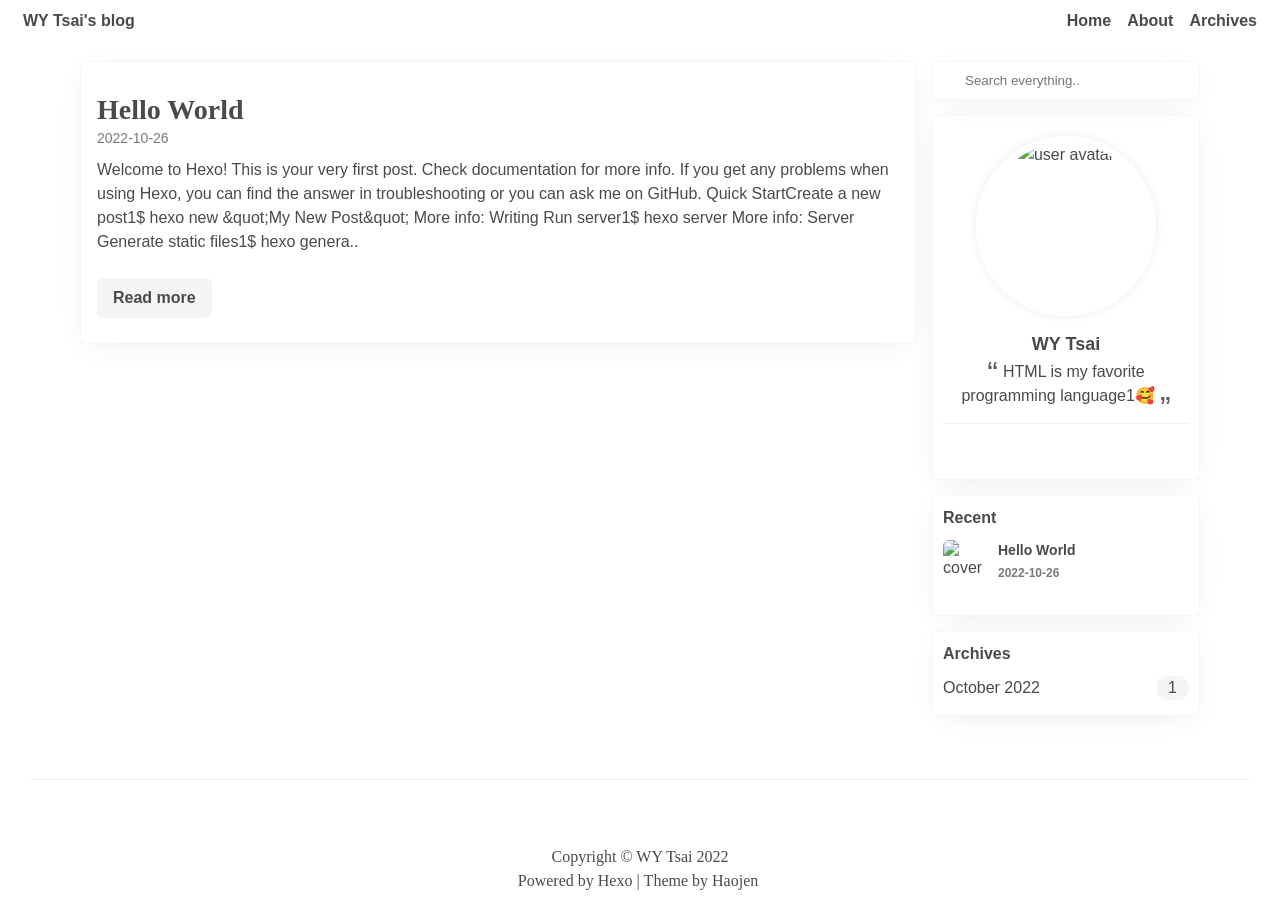
==== index.html @ e7033cf5 "Site updated: 2022-10-26 18:33:23" ====
<!DOCTYPE html><html class="appearance-auto" lang="en"><head><meta charset="UTF-8"><title>WY Tsai's blog</title><meta name="description" content="HTML is my favorite programming language1🥰"><meta name="viewport" content="width=device-width, minimum-scale=1.0, maximum-scale=1.0, user-scalable=no, initial-scale=1"><!-- Google Analytics --><!-- End Google Analytics -->
<!-- Baidu Analytics --><!-- End Baidu Analytics --><link rel="icon" href="/images/test.png"><link rel="stylesheet" href="/style/common/bulma.css"><link rel="stylesheet" href="/style/base.css"><link rel="stylesheet" href="/style/common/helper.css"><script src="/js/common.js"></script><link rel="stylesheet" href="/style/widget-post-list.css"><meta name="generator" content="Hexo 6.3.0"><link rel="alternate" href="/atom.xml" title="WTF" type="application/atom+xml">
</head><body class="is-flex is-flex-direction-column"><header class="header-widget is-flex-shrink-0 is-hidden-mobile"><div class="container is-fullhd is-flex is-justify-content-space-between is-align-items-center is-full-height"><section class="is-hidden-mobile is-flex-shrink-0"><h2><a href="/">WY Tsai's blog</a></h2></section><h3 class="is-hidden-mobile is-family-serif is-full-height is-flex is-align-items-center is-flex-shrink-0"></h3><aside class="is-flex-shrink-0"><h3 class="is-inline-block"><a href="/">Home</a></h3><h3 class="is-inline-block"><a href="/about">About</a></h3><h3 class="is-inline-block"><a href="/archives">Archives</a></h3></aside></div></header><header class="is-flex header-widget is-flex-shrink-0 is-align-items-center is-justify-content-center is-hidden-tablet"><h3 class="is-inline-block"><a href="/">Home</a></h3><h3 class="is-inline-block"><a href="/about">About</a></h3><h3 class="is-inline-block"><a href="/archives">Archives</a></h3></header><main><article class="post-container is-flex is-justify-content-center section container is-max-widescreen pt-4 px-2"><div class="columns is-variable is-1-tablet is-3-desktop-only is-2-widescreen is-full-width"><section class="column"><article class="post-item-card"><section class="content post-card-content p-4 pb-5"><h2 class="mt-4 mb-0 is-family-serif"><a href="/2022/10/26/hello-world/">Hello World</a></h2><time class="has-text-grey" datetime="2022-10-26T04:58:13.864Z">2022-10-26</time><p class="is-flex-grow-2 mt-2">Welcome to Hexo! This is your very first post. Check documentation for more info. If you get any problems when using Hexo, you can find the answer in troubleshooting or you can ask me on GitHub.
Quick StartCreate a new post1$ hexo new &amp;quot;My New Post&amp;quot;

More info: Writing
Run server1$ hexo server

More info: Server
Generate static files1$ hexo genera..</p><a class="button is-default mt-2 has-text-weight-semibold" href="/2022/10/26/hello-world/">Read more</a></section></article></section><aside class="column is-hidden-mobile is-4-tablet is-3-widescreen"><style>.search-widget .search-input {
    border: none;
    outline: none;
    background: transparent;
    color: var(--second-text-color);
}
.search-widget .search-content {
    position: absolute;
    left: 0;
    top: calc(100% - 3px);
    z-index: 2;

    width: 100%;
    height: 0;
    max-height: 550px;

    overflow: auto;
    box-sizing: border-box;

    background: var(--top-bar-bg-color);
    backdrop-filter: blur(var(--backdropFilter));
    -webkit-backdrop-filter: blur(var(--backdropFilter));

    border-bottom-left-radius: var(--borderRadius);
    border-bottom-right-radius: var(--borderRadius);
    box-shadow: 0 12px 15px rgba(0, 0, 0, 0.08);
}

.search-widget .search-content a:hover h5 {
    color: #3273dc!important;
}
</style><main class="aside-card-container search-widget is-relative"><label for="searchInput"><div class="is-flex px-4" id="searchButton"><i class="iconfont icon--search1 mr-1"></i><input class="search-input is-flex-grow-1" id="searchInput" placeholder="Search everything.."></div></label><section class="search-content content" id="searchContent"></section></main><script>var searchDatabase = []
var searchInputEl = document.getElementById('searchInput')
var searchButtonEl = document.getElementById('searchButton')
var searchResultEl = document.getElementById('searchContent')

searchInputEl.oninput = function (evt) {
    var searchValue = evt.srcElement.value
    var haveSearchValue = Boolean(searchValue.trim())
    if (!haveSearchValue) {
        searchResultEl.style.height = 0
        searchResultEl.innerHTML = null
        return
    }

    var searchResults = searching(searchValue)

    if (searchResults.length > 0) {
        renderSearchResults(searchResults)
    }
}

function renderSearchResults(results) {
    searchResultEl.innerHTML = null
    var fragment = document.createDocumentFragment()

    results.forEach(function (item) {
        var link = document.createElement('a')
        var title = document.createElement('h5')
        var content = document.createElement('p')

        title.className = 'mb-1'
        title.innerText = item.title
        content.innerText = item.content

        link.href = item.link
        link.appendChild(title)
        link.appendChild(content)
        link.className = 'p-4 is-block'

        fragment.appendChild(link)
    })

    searchResultEl.appendChild(fragment)
    searchResultEl.style.height = 'auto'
}

function searching(inputText) {
    var inputTexts = inputText.split(' ')
    var searchResults = []
    inputTexts.forEach(function (searchKey) {
        var haveSearchValue = Boolean(searchKey.trim())
        if (!haveSearchValue) return

        var key = searchKey.toLowerCase()

        for (var entry of searchDatabase) {
            var title = entry.getElementsByTagName('title')[0].textContent
            var link = entry.getElementsByTagName('link')[0].getAttribute('href')
            var contentWithTags = entry.getElementsByTagName('content')[0].textContent
            var rawContent = contentWithTags.trim().replace(/<[^>]+>/g, '').toLowerCase()

            var LENGTH = 80
            var finalContent = ''
            var contentLength = rawContent.length
            var searchResultIdx = rawContent.indexOf(key)

            var startIdx = searchResultIdx - 20,
                endIdx = startIdx + LENGTH

            if (startIdx < 0) {
                startIdx = 0
                endIdx = 100
            }

            endIdx > contentLength && (endIdx = contentLength)

            finalContent = rawContent.substring(startIdx, endIdx)

            if (title.indexOf(key) > -1 || searchResultIdx > -1) {
                searchResults.push({
                    link: link,
                    title: title,
                    content: finalContent
                })
            }
        }
    })
    return searchResults
}

searchButtonEl.onclick = function () {
    if (searchDatabase.length > 0) return;

    fetch(window.location.href + '/search.xml').then(res => res.text()).then(res => {
        var domparser = new DOMParser
        var doc = domparser.parseFromString(res, 'application/xml')
        searchDatabase = doc.getElementsByTagName('search')[0].children
    })
}</script><main class="aside-card-container profile-widget"><!-- todo: 使用取色工具动态阴影--><section class="is-flex is-flex-direction-column is-justify-content-center is-align-items-center"><section class="is-flex is-justify-content-center avatar is-clipped skeleton"><!-- debug images "https://api.ixiaowai.cn/gqapi/gqapi.php"--><img class="js-img-fadeIn" src="/images/pre_cut.png" alt="user avatar"></section><h3 class="user-name">WY Tsai</h3><blockquote class="has-text-centered is-relative"><span style="margin-bottom: 5px;">HTML is my favorite programming language1🥰</span></blockquote></section><section class="sns-container is-flex is-justify-content-center is-align-items-center"><a title="twitter" target="_blank" rel="noopener nofollow" href="//twitter.com//"><i class="iconfont icon-twitter"></i></a><!-- Github--><a title="github" target="_blank" rel="noopener nofollow" href="//github.com/haojen"><i class="iconfont icon-github"></i></a><!-- Ins--><a title="instagram" target="_blank" rel="noopener nofollow" href="//www.instagram.com//"><i class="iconfont icon-ins"></i></a><!-- RSS--><!-- 知乎--><!-- 领英--><!-- 脸书--><a title="facebook" target="_blank" rel="noopener nofollow" href="//www.facebook.com//"><i class="iconfont icon-tian7_facebook"></i></a></section></main><main class="aside-card-container recent-widget"><h3>Recent</h3><ul><li class="is-flex"><!-- change to element replace image placeholder--><img class="js-img-fadeIn" src="https://ui-avatars.com/api/?background=f5f5f5&amp;name=He" alt="cover"><!--else--><!--    div.post-img-placeholder--><section class="is-flex-grow-2"><p class="has-text-weight-semibold" style="line-height: 20px; font-size: 14px"><a href="/2022/10/26/hello-world/">Hello World</a></p><time class="has-text-weight-semibold has-text-grey" datetime="2022-10-26T04:58:13.864Z">2022-10-26</time></section></li></ul></main><main class="aside-card-container archives-widget"><h3>Archives</h3><section><ul class="archive-list"><li class="archive-list-item"><a class="archive-list-link" href="/archives/2022/10/">October 2022</a><span class="archive-list-count">1</span></li></ul></section></main></aside></div></article><script>$claudia.fadeInImage(null, $claudia.blurBackdropImg)

window.addEventListener('resize', $claudia.throttle(function () {
    var images = document.querySelectorAll('.js-img-fadeIn')

    images.forEach($claudia.blurBackdropImg)
}, 150))</script></main><footer class="is-flex is-flex-direction-column is-align-items-center is-flex-shrink-0 is-family-serif"><section class="sns-container"><a title="twitter" target="_blank" rel="noopener nofollow" href="//twitter.com//"><i class="iconfont icon-twitter"></i></a><!-- Github--><a title="github" target="_blank" rel="noopener nofollow" href="//github.com/haojen"><i class="iconfont icon-github"></i></a><!-- Ins--><a title="instagram" target="_blank" rel="noopener nofollow" href="//www.instagram.com//"><i class="iconfont icon-ins"></i></a><!-- RSS--><!-- 知乎--><!-- 领英--><!-- 脸书--><a title="facebook" target="_blank" rel="noopener nofollow" href="//www.facebook.com//"><i class="iconfont icon-tian7_facebook"></i></a></section><p><span>Copyright ©</span><span> WY Tsai 2022</span></p><div class="is-flex is-justify-content-center is-flex-wrap-wrap"><p>Powered by Hexo &verbar;&nbsp;</p><p class="is-flex is-justify-content-center"><a title="Hexo theme author" target="_blank" rel="noopener" href="//github.com/haojen">Theme by Haojen&nbsp;</a></p><div style="margin-top: 2px"><a class="github-button" title="github-button" target="_blank" rel="noopener" href="https://github.com/haojen/hexo-theme-Claudia" data-color-scheme="no-preference: light; light: light; dark: dark;" data-show-count="true"></a></div></div><div><span></span></div></footer><script async defer src="https://buttons.github.io/buttons.js"></script><script>$claudia.fadeInImage(null, $claudia.blurBackdropImg)

window.addEventListener('resize', $claudia.throttle(function () {
    var images = document.querySelectorAll('.js-img-fadeIn')

    images.forEach($claudia.blurBackdropImg)
}, 150))</script></body></html>
---- style/base.css ----
@import url("//at.alicdn.com/t/font_2266068_otkvzqnxk0g.css");
:root.appearance-light {
  --primary-bg-color: #fff;
  --second-bg-color: #fff;
  --third-bg-color: #f5f5f5;
  --primary-text-color: #4a4a4a;
  --second-text-color: #4a4a4a;
  --top-bar-bg-color: rgba(255, 255, 255, 0.8);
  --border-line-color-2: rgba(0, 0, 0, 0.03);
  --border-line-color: rgba(0, 0, 0, 0.05);
  --blockquote-border-color: #dbdbdb;
  --table-border-color: #dbdbdb;
  --pre-code-bg-color: #f5f5f573;
  --skeleton-bg-color: #f5f5f5;
  --skeleton-flash-color: 0.5;
  --avatar-border-color: #fff;
}

:root.appearance-dark {
  --primary-bg-color: #181818;
  --second-bg-color: #212121;
  --third-bg-color: #ffffff14;
  --primary-text-color: #fff;
  --second-text-color: #aaa;
  --border-line-color: rgba(255, 255, 255, 0.05);
  --border-line-color-2: rgba(255, 255, 255, 0.02);
  --top-bar-bg-color: rgba(24, 24, 24, 0.8);
  --blockquote-border-color: #aaa;
  --table-border-color: #aaa;
  --pre-code-bg-color: #ffffff03;
  --skeleton-bg-color: #2b2b2b;
  --skeleton-flash-color: 0.05;
  --avatar-border-color: rgba(255, 255, 255, 0.05);
}

:root.appearance-auto {
  --primary-bg-color: #fff;
  --second-bg-color: #fff;
  --third-bg-color: #f5f5f5;
  --primary-text-color: #4a4a4a;
  --second-text-color: #4a4a4a;
  --top-bar-bg-color: rgba(255, 255, 255, 0.8);
  --border-line-color-2: rgba(0, 0, 0, 0.03);
  --border-line-color: rgba(0, 0, 0, 0.05);
  --blockquote-border-color: #dbdbdb;
  --table-border-color: #dbdbdb;
  --pre-code-bg-color: #f5f5f573;
  --skeleton-bg-color: #f5f5f5;
  --skeleton-flash-color: 0.5;
  --avatar-border-color: #fff;
}
@media (prefers-color-scheme: dark) {
  :root.appearance-auto {
    --primary-bg-color: #181818;
    --second-bg-color: #212121;
    --third-bg-color: #ffffff14;
    --primary-text-color: #fff;
    --second-text-color: #aaa;
    --border-line-color: rgba(255, 255, 255, 0.05);
    --border-line-color-2: rgba(255, 255, 255, 0.02);
    --top-bar-bg-color: rgba(24, 24, 24, 0.8);
    --blockquote-border-color: #aaa;
    --table-border-color: #aaa;
    --pre-code-bg-color: #ffffff03;
    --skeleton-bg-color: #2b2b2b;
    --skeleton-flash-color: 0.05;
    --avatar-border-color: rgba(255, 255, 255, 0.05);
  }
}

:root {
  --backdropFilter: 20px;
  --borderRadius: 6px;
  --activeColor: #3273dc;
  --boxShadow: 0 6px 30px -10px rgba(0, 0, 0, .1);
}
:root.appearance-dark, :root.appearance-auto, :root.appearance-light {
  background: var(--primary-bg-color);
}
:root.appearance-dark h1, :root.appearance-dark h2, :root.appearance-dark h3, :root.appearance-dark h4, :root.appearance-dark h5, :root.appearance-dark h6, :root.appearance-auto h1, :root.appearance-auto h2, :root.appearance-auto h3, :root.appearance-auto h4, :root.appearance-auto h5, :root.appearance-auto h6, :root.appearance-light h1, :root.appearance-light h2, :root.appearance-light h3, :root.appearance-light h4, :root.appearance-light h5, :root.appearance-light h6 {
  color: var(--primary-text-color) !important;
}
:root.appearance-dark hr, :root.appearance-auto hr, :root.appearance-light hr {
  background: var(--third-bg-color);
}
:root.appearance-dark p, :root.appearance-dark strong, :root.appearance-dark dl, :root.appearance-dark ul, :root.appearance-dark ol, :root.appearance-dark cite, :root.appearance-auto p, :root.appearance-auto strong, :root.appearance-auto dl, :root.appearance-auto ul, :root.appearance-auto ol, :root.appearance-auto cite, :root.appearance-light p, :root.appearance-light strong, :root.appearance-light dl, :root.appearance-light ul, :root.appearance-light ol, :root.appearance-light cite {
  color: var(--second-text-color);
}
:root.appearance-dark .post-container span, :root.appearance-dark .about-page span, :root.appearance-auto .post-container span, :root.appearance-auto .about-page span, :root.appearance-light .post-container span, :root.appearance-light .about-page span {
  color: var(--second-text-color);
}
:root.appearance-dark .content blockquote, :root.appearance-auto .content blockquote, :root.appearance-light .content blockquote {
  background: var(--third-bg-color);
  border-color: var(--blockquote-border-color);
}
:root.appearance-dark .content table th, :root.appearance-dark .content table tr, :root.appearance-dark .content table td, :root.appearance-auto .content table th, :root.appearance-auto .content table tr, :root.appearance-auto .content table td, :root.appearance-light .content table th, :root.appearance-light .content table tr, :root.appearance-light .content table td {
  border-color: var(--table-border-color);
  color: var(--second-text-color) !important;
}

:root body {
  margin: 0;
  height: 100vh;
  padding-top: 45px;
}
:root body a {
  color: inherit;
}
:root body a:hover, :root body a:hover .iconfont {
  text-decoration: none;
  color: #3273dc !important;
}
:root body .tag.post-item-tag {
  margin-right: 5px;
  font-weight: bold;
  color: darkorange;
  font-style: normal;
  border-radius: 10px;
  background: transparent;
  border: 2px solid darkorange;
}
:root body .button.is-default {
  height: 40px;
  border: none;
  border-radius: 6px;
  color: var(--second-text-color);
  background: var(--third-bg-color);
}
:root body > main {
  flex-grow: 2;
  flex-basis: 0;
}
:root body > footer {
  margin: 0 30px;
  padding: 20px 0;
  border-top: 1px solid rgba(0, 0, 0, 0.05);
}
:root body > footer .sns-container .iconfont {
  margin: 0 5px;
  font-size: 30px;
}

.header-widget {
  position: fixed;
  top: 0;
  left: 0;
  z-index: 100;
  overflow: hidden;
  width: 100vw;
  height: 42px;
  padding: 0 15px;
  backdrop-filter: saturate(180%) blur(20px);
  -webkit-backdrop-filter: saturate(180%) blur(20px);
  background: var(--top-bar-bg-color);
}
.header-widget a {
  margin: 0 8px;
  font-weight: bold;
  color: var(--primary-text-color);
}
.header-widget h3 {
  font-weight: bold;
}
---- style/common/helper.css ----
.debug {
  border: 1px solid red;
}

.is-family-serif {
  font-family: serif;
}

.is-full-width {
  width: 100%;
}

.is-full-height {
  height: 100%;
}

.js-img-fadeIn {
  opacity: 0;
  will-change: opacity;
}

.skeleton {
  position: relative;
  overflow: hidden;
}
.skeleton::before {
  will-change: transform;
  position: absolute;
  top: 0;
  width: 100%;
  height: 100%;
  content: "";
  z-index: 100;
  animation: skeleton-ani 1s ease infinite;
  background: linear-gradient(120deg, hsla(0deg, 0%, 100%, 0) 30%, hsla(0, 0%, 100%, var(--skeleton-flash-color)) 50%, hsla(0deg, 0%, 100%, 0) 70%);
}
.skeleton::after {
  content: "";
  position: absolute;
  left: 0;
  top: 0;
  z-index: 10;
  width: 100%;
  height: 100%;
  background: var(--skeleton-bg-color);
}
@keyframes skeleton-ani {
  0% {
    transform: translateX(-100%);
  }
  to {
    transform: translateX(100%);
  }
}
---- style/widget-post-list.css ----
@charset "UTF-8";
.post-container .post-item-card {
  margin-bottom: 15px;
  overflow: hidden;
  box-shadow: 0 6px 30px -10px rgba(0, 0, 0, 0.1);
  border-radius: 6px;
  background: var(--second-bg-color);
  border: 1px solid var(--border-line-color-2);
}
.post-container .post-item-card > header {
  overflow: hidden;
  z-index: 1;
  border-top-left-radius: 6px;
  border-top-right-radius: 6px;
}
.post-container .post-item-card > header .post-cover-backdrop {
  position: absolute;
  z-index: 1;
  width: 100%;
}
.post-container .post-item-card > header .post-cover-backdrop img {
  width: 100%;
  height: 360px;
  object-fit: cover;
  transform: scale(1.2);
  filter: blur(20px);
}
.post-container .post-item-card > header .post-cover-link {
  position: relative;
  z-index: 2;
  width: 100%;
  font-size: 0;
}
.post-container .post-item-card > header .post-cover-img {
  max-height: 360px;
  box-shadow: 0 0 15px rgba(0, 0, 0, 0.1);
  will-change: transform;
  transition: transform 500ms;
}
.post-container .post-item-card > header:hover .post-cover-img {
  transform: scale(1.04);
}
.post-container .post-item-card .post-card-content {
  word-break: break-word;
}
.post-container .post-item-card .post-card-content time {
  font-size: 14px;
}
.post-container .aside-card-container {
  padding: 10px;
  margin-bottom: 15px;
  box-shadow: 0 6px 30px -10px rgba(0, 0, 0, 0.1);
  border-radius: 6px;
  background: var(--second-bg-color);
  border: 1px solid var(--border-line-color-2);
}
.post-container .categories-widget h3,
.post-container .archives-widget h3,
.post-container .recent-widget h3,
.post-container .tag-widget h3 {
  font-weight: bold;
  margin-bottom: 10px;
}
.post-container .categories-widget .category-list .category-list-item,
.post-container .categories-widget .archive-list .archive-list-item,
.post-container .archives-widget .category-list .category-list-item,
.post-container .archives-widget .archive-list .archive-list-item,
.post-container .recent-widget .category-list .category-list-item,
.post-container .recent-widget .archive-list .archive-list-item,
.post-container .tag-widget .category-list .category-list-item,
.post-container .tag-widget .archive-list .archive-list-item {
  display: flex;
  align-items: center;
  justify-content: space-between;
  margin-bottom: 5px;
  color: var(--second-text-color);
}
.post-container .categories-widget .category-list .category-list-item .category-list-count,
.post-container .categories-widget .category-list .category-list-item .archive-list-count,
.post-container .categories-widget .archive-list .archive-list-item .category-list-count,
.post-container .categories-widget .archive-list .archive-list-item .archive-list-count,
.post-container .archives-widget .category-list .category-list-item .category-list-count,
.post-container .archives-widget .category-list .category-list-item .archive-list-count,
.post-container .archives-widget .archive-list .archive-list-item .category-list-count,
.post-container .archives-widget .archive-list .archive-list-item .archive-list-count,
.post-container .recent-widget .category-list .category-list-item .category-list-count,
.post-container .recent-widget .category-list .category-list-item .archive-list-count,
.post-container .recent-widget .archive-list .archive-list-item .category-list-count,
.post-container .recent-widget .archive-list .archive-list-item .archive-list-count,
.post-container .tag-widget .category-list .category-list-item .category-list-count,
.post-container .tag-widget .category-list .category-list-item .archive-list-count,
.post-container .tag-widget .archive-list .archive-list-item .category-list-count,
.post-container .tag-widget .archive-list .archive-list-item .archive-list-count {
  padding: 0 12px;
  border-radius: 11px;
  background: var(--third-bg-color);
}
.post-container .profile-widget {
  min-height: 300px;
  padding-bottom: 0;
}
.post-container .profile-widget img {
  object-fit: cover;
}
.post-container .profile-widget .avatar {
  position: relative;
  width: 180px;
  height: 180px;
  margin-top: 10px;
  z-index: 1;
  border-radius: 50%;
  box-shadow: 0 0 10px rgba(0, 0, 0, 0.08);
  border: 7px solid var(--avatar-border-color);
}
.post-container .profile-widget .avatar-placeholder:after {
  content: "\e62a";
  font-size: 80px;
  font-family: iconfont;
  position: absolute;
  top: 50%;
  left: 50%;
  z-index: 1;
  transform: translate(-50%, -50%);
}
.post-container .profile-widget .user-name {
  font-size: 18px;
  font-weight: bold;
  margin: 15px 0 2px;
}
.post-container .profile-widget blockquote:before {
  content: "“";
  margin-right: 5px;
  vertical-align: middle;
}
.post-container .profile-widget blockquote:after {
  content: "”";
  margin-left: 5px;
  vertical-align: bottom;
}
.post-container .profile-widget blockquote:before,
.post-container .profile-widget blockquote:after {
  line-height: 0;
  font-size: 32px;
  color: #585858;
  font-family: sans-serif;
}
.post-container .profile-widget address {
  margin-top: 14px;
  font-style: normal;
}
.post-container .profile-widget .sns-container {
  overflow: auto;
  padding: 5px 0;
  margin-top: 15px;
  border-top: 1px solid var(--border-line-color);
}
.post-container .profile-widget .sns-container i {
  margin: 0 8px;
  font-size: 30px;
}
.post-container .recent-widget ul li {
  margin-bottom: 15px;
}
.post-container .recent-widget ul li:last-child section {
  border-bottom: none;
}
.post-container .recent-widget img, .post-container .recent-widget .post-img-placeholder {
  width: 50px;
  height: 50px;
  margin-right: 5px;
  object-fit: cover;
  border-radius: 6px;
}
.post-container .recent-widget section {
  border-bottom: 1px solid var(--border-line-color);
}
.post-container .recent-widget section h4 {
  font-size: 14px;
  line-height: 20px;
  font-weight: bold;
}
.post-container .recent-widget section time {
  font-size: 12px;
}
.post-container .archives-widget > section {
  overflow: auto;
  max-height: 45vh;
}
.post-container .archives-widget.is-in-archive-page > section {
  max-height: 80vh;
}
.post-container .tag-widget > section {
  overflow: auto;
  max-height: 30vh;
}
.post-container .tag-widget.is-in-tag-page > section {
  max-height: 80vh;
}
.post-container .category-page > section {
  overflow: auto;
  max-height: 40vh;
}
.post-container .category-page.categories-widget > section {
  max-height: 80vh;
}
.post-container .paginator .page-number,
.post-container .paginator .extend {
  padding: 2px 15px;
  margin: 0 5px 10px;
  border-radius: 6px;
  color: var(--second-text-color);
  background: var(--third-bg-color);
}
.post-container .paginator .page-number.current,
.post-container .paginator .extend.current {
  color: #fff !important;
  background: #3273dc;
}
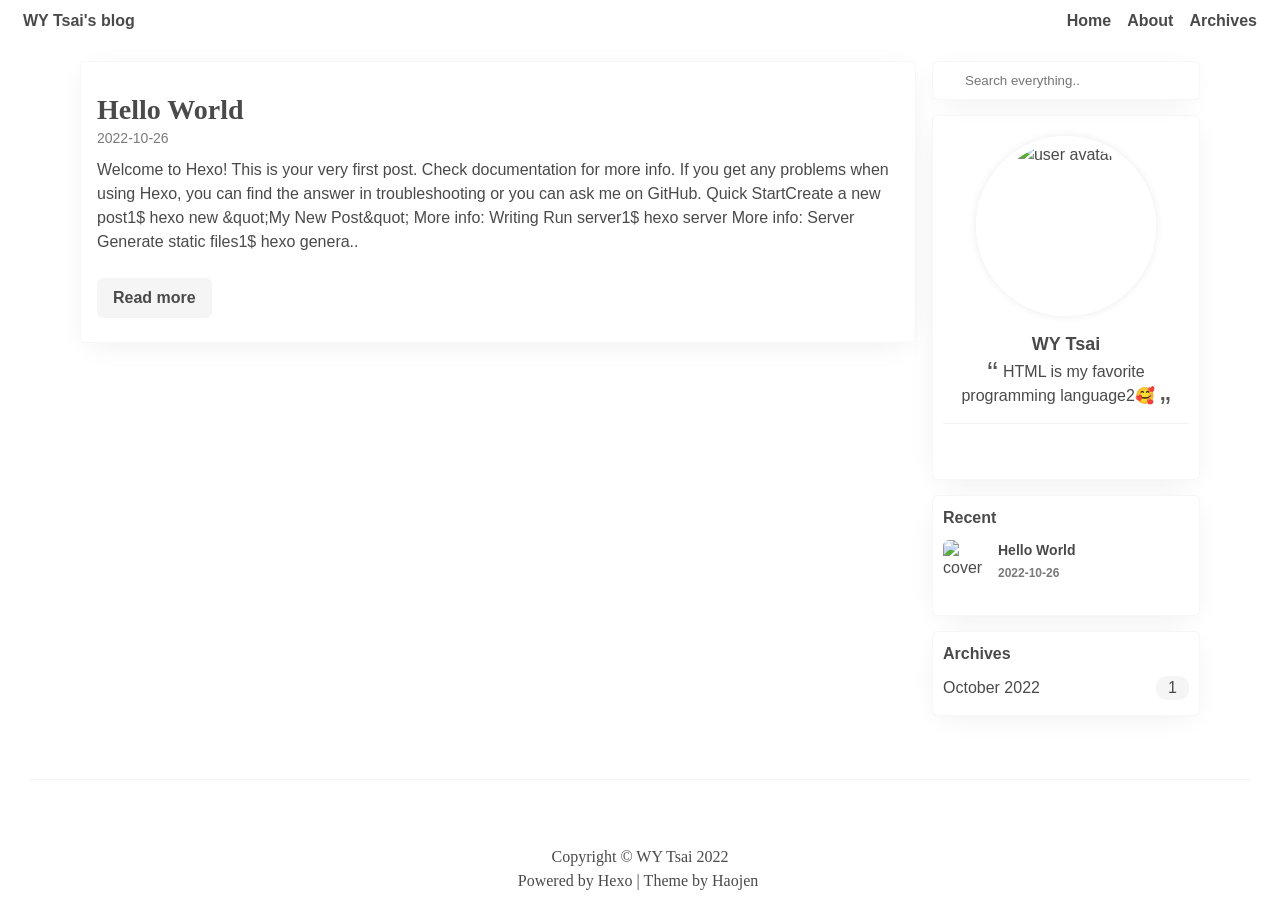
==== commit a8125348: "Site updated: 2022-10-26 18:41:15" ====
--- a/index.html
+++ b/index.html
@@ -1,4 +1,4 @@
-<!DOCTYPE html><html class="appearance-auto" lang="en"><head><meta charset="UTF-8"><title>WY Tsai's blog</title><meta name="description" content="HTML is my favorite programming language1🥰"><meta name="viewport" content="width=device-width, minimum-scale=1.0, maximum-scale=1.0, user-scalable=no, initial-scale=1"><!-- Google Analytics --><!-- End Google Analytics -->
+<!DOCTYPE html><html class="appearance-auto" lang="en"><head><meta charset="UTF-8"><title>WY Tsai's blog</title><meta name="description" content="HTML is my favorite programming language2🥰"><meta name="viewport" content="width=device-width, minimum-scale=1.0, maximum-scale=1.0, user-scalable=no, initial-scale=1"><!-- Google Analytics --><!-- End Google Analytics -->
 <!-- Baidu Analytics --><!-- End Baidu Analytics --><link rel="icon" href="/images/test.png"><link rel="stylesheet" href="/style/common/bulma.css"><link rel="stylesheet" href="/style/base.css"><link rel="stylesheet" href="/style/common/helper.css"><script src="/js/common.js"></script><link rel="stylesheet" href="/style/widget-post-list.css"><meta name="generator" content="Hexo 6.3.0"><link rel="alternate" href="/atom.xml" title="WTF" type="application/atom+xml">
 </head><body class="is-flex is-flex-direction-column"><header class="header-widget is-flex-shrink-0 is-hidden-mobile"><div class="container is-fullhd is-flex is-justify-content-space-between is-align-items-center is-full-height"><section class="is-hidden-mobile is-flex-shrink-0"><h2><a href="/">WY Tsai's blog</a></h2></section><h3 class="is-hidden-mobile is-family-serif is-full-height is-flex is-align-items-center is-flex-shrink-0"></h3><aside class="is-flex-shrink-0"><h3 class="is-inline-block"><a href="/">Home</a></h3><h3 class="is-inline-block"><a href="/about">About</a></h3><h3 class="is-inline-block"><a href="/archives">Archives</a></h3></aside></div></header><header class="is-flex header-widget is-flex-shrink-0 is-align-items-center is-justify-content-center is-hidden-tablet"><h3 class="is-inline-block"><a href="/">Home</a></h3><h3 class="is-inline-block"><a href="/about">About</a></h3><h3 class="is-inline-block"><a href="/archives">Archives</a></h3></header><main><article class="post-container is-flex is-justify-content-center section container is-max-widescreen pt-4 px-2"><div class="columns is-variable is-1-tablet is-3-desktop-only is-2-widescreen is-full-width"><section class="column"><article class="post-item-card"><section class="content post-card-content p-4 pb-5"><h2 class="mt-4 mb-0 is-family-serif"><a href="/2022/10/26/hello-world/">Hello World</a></h2><time class="has-text-grey" datetime="2022-10-26T04:58:13.864Z">2022-10-26</time><p class="is-flex-grow-2 mt-2">Welcome to Hexo! This is your very first post. Check documentation for more info. If you get any problems when using Hexo, you can find the answer in troubleshooting or you can ask me on GitHub.
 Quick StartCreate a new post1$ hexo new &amp;quot;My New Post&amp;quot;
@@ -136,7 +136,7 @@
         var doc = domparser.parseFromString(res, 'application/xml')
         searchDatabase = doc.getElementsByTagName('search')[0].children
     })
-}</script><main class="aside-card-container profile-widget"><!-- todo: 使用取色工具动态阴影--><section class="is-flex is-flex-direction-column is-justify-content-center is-align-items-center"><section class="is-flex is-justify-content-center avatar is-clipped skeleton"><!-- debug images "https://api.ixiaowai.cn/gqapi/gqapi.php"--><img class="js-img-fadeIn" src="/images/pre_cut.png" alt="user avatar"></section><h3 class="user-name">WY Tsai</h3><blockquote class="has-text-centered is-relative"><span style="margin-bottom: 5px;">HTML is my favorite programming language1🥰</span></blockquote></section><section class="sns-container is-flex is-justify-content-center is-align-items-center"><a title="twitter" target="_blank" rel="noopener nofollow" href="//twitter.com//"><i class="iconfont icon-twitter"></i></a><!-- Github--><a title="github" target="_blank" rel="noopener nofollow" href="//github.com/haojen"><i class="iconfont icon-github"></i></a><!-- Ins--><a title="instagram" target="_blank" rel="noopener nofollow" href="//www.instagram.com//"><i class="iconfont icon-ins"></i></a><!-- RSS--><!-- 知乎--><!-- 领英--><!-- 脸书--><a title="facebook" target="_blank" rel="noopener nofollow" href="//www.facebook.com//"><i class="iconfont icon-tian7_facebook"></i></a></section></main><main class="aside-card-container recent-widget"><h3>Recent</h3><ul><li class="is-flex"><!-- change to element replace image placeholder--><img class="js-img-fadeIn" src="https://ui-avatars.com/api/?background=f5f5f5&amp;name=He" alt="cover"><!--else--><!--    div.post-img-placeholder--><section class="is-flex-grow-2"><p class="has-text-weight-semibold" style="line-height: 20px; font-size: 14px"><a href="/2022/10/26/hello-world/">Hello World</a></p><time class="has-text-weight-semibold has-text-grey" datetime="2022-10-26T04:58:13.864Z">2022-10-26</time></section></li></ul></main><main class="aside-card-container archives-widget"><h3>Archives</h3><section><ul class="archive-list"><li class="archive-list-item"><a class="archive-list-link" href="/archives/2022/10/">October 2022</a><span class="archive-list-count">1</span></li></ul></section></main></aside></div></article><script>$claudia.fadeInImage(null, $claudia.blurBackdropImg)
+}</script><main class="aside-card-container profile-widget"><!-- todo: 使用取色工具动态阴影--><section class="is-flex is-flex-direction-column is-justify-content-center is-align-items-center"><section class="is-flex is-justify-content-center avatar is-clipped skeleton"><!-- debug images "https://api.ixiaowai.cn/gqapi/gqapi.php"--><img class="js-img-fadeIn" src="/images/pre_cut.png" alt="user avatar"></section><h3 class="user-name">WY Tsai</h3><blockquote class="has-text-centered is-relative"><span style="margin-bottom: 5px;">HTML is my favorite programming language2🥰</span></blockquote></section><section class="sns-container is-flex is-justify-content-center is-align-items-center"><a title="twitter" target="_blank" rel="noopener nofollow" href="//twitter.com//"><i class="iconfont icon-twitter"></i></a><!-- Github--><a title="github" target="_blank" rel="noopener nofollow" href="//github.com/haojen"><i class="iconfont icon-github"></i></a><!-- Ins--><a title="instagram" target="_blank" rel="noopener nofollow" href="//www.instagram.com//"><i class="iconfont icon-ins"></i></a><!-- RSS--><!-- 知乎--><!-- 领英--><!-- 脸书--><a title="facebook" target="_blank" rel="noopener nofollow" href="//www.facebook.com//"><i class="iconfont icon-tian7_facebook"></i></a></section></main><main class="aside-card-container recent-widget"><h3>Recent</h3><ul><li class="is-flex"><!-- change to element replace image placeholder--><img class="js-img-fadeIn" src="https://ui-avatars.com/api/?background=f5f5f5&amp;name=He" alt="cover"><!--else--><!--    div.post-img-placeholder--><section class="is-flex-grow-2"><p class="has-text-weight-semibold" style="line-height: 20px; font-size: 14px"><a href="/2022/10/26/hello-world/">Hello World</a></p><time class="has-text-weight-semibold has-text-grey" datetime="2022-10-26T04:58:13.864Z">2022-10-26</time></section></li></ul></main><main class="aside-card-container archives-widget"><h3>Archives</h3><section><ul class="archive-list"><li class="archive-list-item"><a class="archive-list-link" href="/archives/2022/10/">October 2022</a><span class="archive-list-count">1</span></li></ul></section></main></aside></div></article><script>$claudia.fadeInImage(null, $claudia.blurBackdropImg)
 
 window.addEventListener('resize', $claudia.throttle(function () {
     var images = document.querySelectorAll('.js-img-fadeIn')
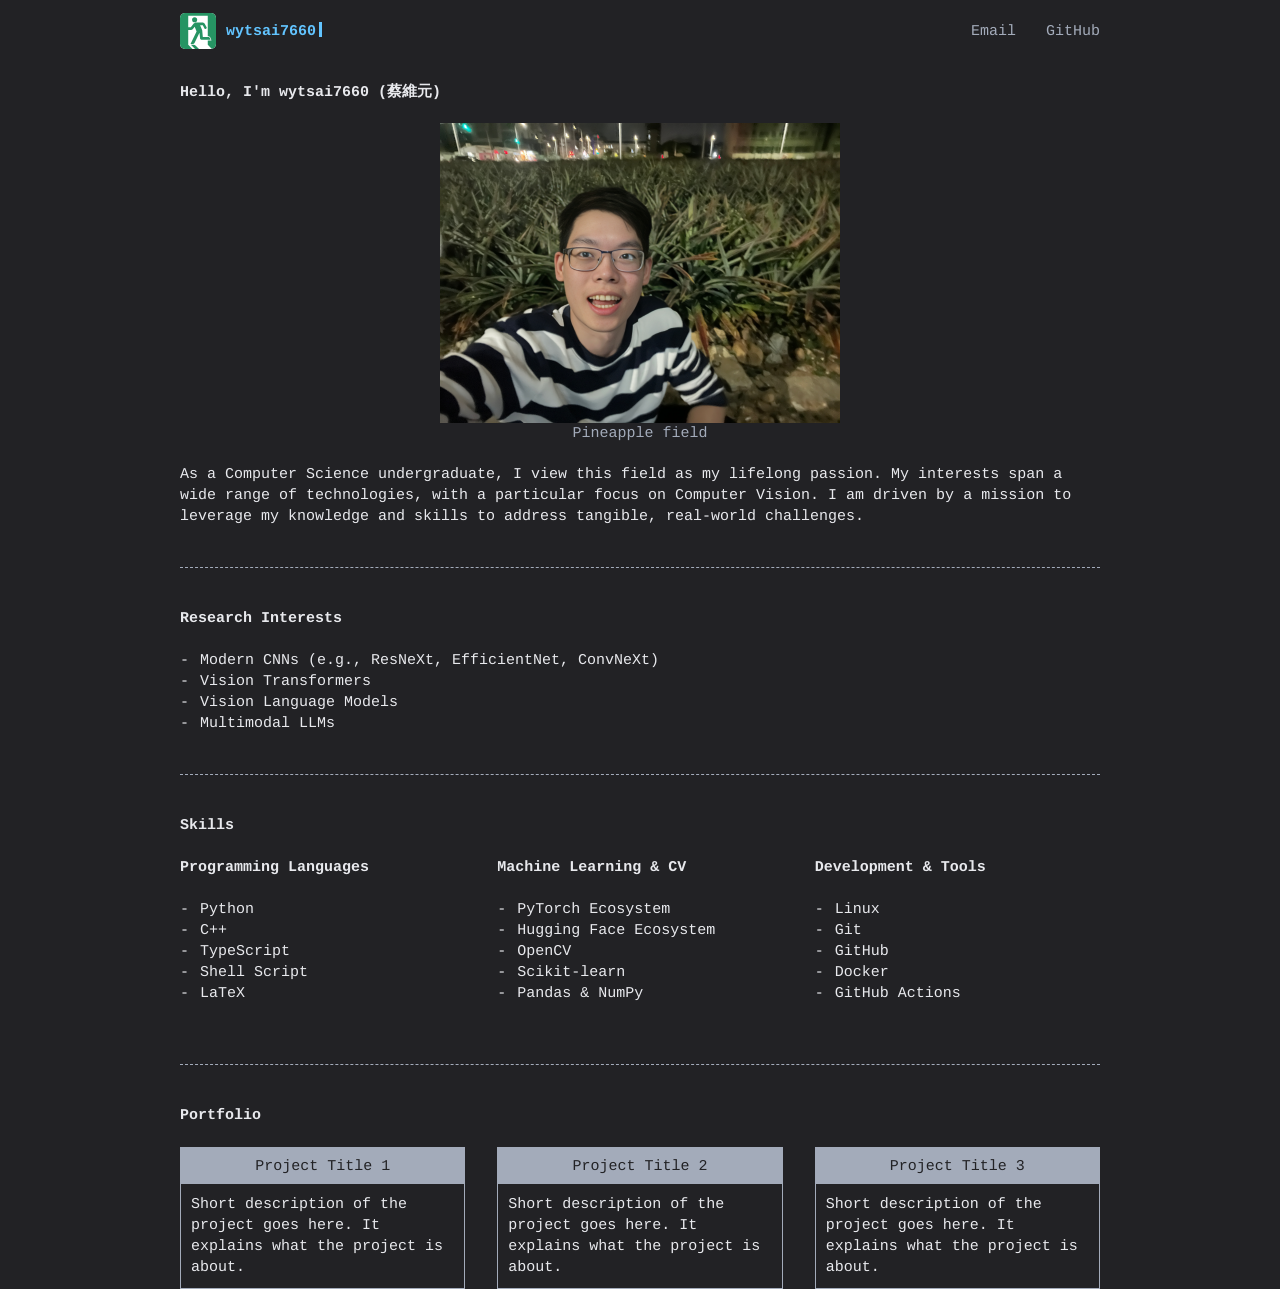
==== commit 6fc87185: "Basic version (portfolio section WIP)" ====
--- a/index.html
+++ b/index.html
@@ -1,151 +1,123 @@
-<!DOCTYPE html><html class="appearance-auto" lang="en"><head><meta charset="UTF-8"><title>WY Tsai's blog</title><meta name="description" content="HTML is my favorite programming language2🥰"><meta name="viewport" content="width=device-width, minimum-scale=1.0, maximum-scale=1.0, user-scalable=no, initial-scale=1"><!-- Google Analytics --><!-- End Google Analytics -->
-<!-- Baidu Analytics --><!-- End Baidu Analytics --><link rel="icon" href="/images/test.png"><link rel="stylesheet" href="/style/common/bulma.css"><link rel="stylesheet" href="/style/base.css"><link rel="stylesheet" href="/style/common/helper.css"><script src="/js/common.js"></script><link rel="stylesheet" href="/style/widget-post-list.css"><meta name="generator" content="Hexo 6.3.0"><link rel="alternate" href="/atom.xml" title="WTF" type="application/atom+xml">
-</head><body class="is-flex is-flex-direction-column"><header class="header-widget is-flex-shrink-0 is-hidden-mobile"><div class="container is-fullhd is-flex is-justify-content-space-between is-align-items-center is-full-height"><section class="is-hidden-mobile is-flex-shrink-0"><h2><a href="/">WY Tsai's blog</a></h2></section><h3 class="is-hidden-mobile is-family-serif is-full-height is-flex is-align-items-center is-flex-shrink-0"></h3><aside class="is-flex-shrink-0"><h3 class="is-inline-block"><a href="/">Home</a></h3><h3 class="is-inline-block"><a href="/about">About</a></h3><h3 class="is-inline-block"><a href="/archives">Archives</a></h3></aside></div></header><header class="is-flex header-widget is-flex-shrink-0 is-align-items-center is-justify-content-center is-hidden-tablet"><h3 class="is-inline-block"><a href="/">Home</a></h3><h3 class="is-inline-block"><a href="/about">About</a></h3><h3 class="is-inline-block"><a href="/archives">Archives</a></h3></header><main><article class="post-container is-flex is-justify-content-center section container is-max-widescreen pt-4 px-2"><div class="columns is-variable is-1-tablet is-3-desktop-only is-2-widescreen is-full-width"><section class="column"><article class="post-item-card"><section class="content post-card-content p-4 pb-5"><h2 class="mt-4 mb-0 is-family-serif"><a href="/2022/10/26/hello-world/">Hello World</a></h2><time class="has-text-grey" datetime="2022-10-26T04:58:13.864Z">2022-10-26</time><p class="is-flex-grow-2 mt-2">Welcome to Hexo! This is your very first post. Check documentation for more info. If you get any problems when using Hexo, you can find the answer in troubleshooting or you can ask me on GitHub.
-Quick StartCreate a new post1$ hexo new &amp;quot;My New Post&amp;quot;
+<!doctype html>
+<html lang="en">
+  <head>
+    <meta charset="UTF-8" />
+    <meta name="viewport" content="width=device-width, initial-scale=1.0" />
+    <meta name="description" content="Personal website of wytsai7660 (蔡維元)" />
+    <meta name="author" content="wytsai7660" />
+    <title>wytsai7660</title>
+    <link rel="icon" type="image/svg+xml" href="/assets/wytsai7660.svg" />
+    <link rel="stylesheet" href="/css/terminal.css" />
+    <link rel="stylesheet" href="/css/style.css" />
+  </head>
 
-More info: Writing
-Run server1$ hexo server
+  <body class="terminal">
+    <div class="container">
+      <div class="terminal-nav">
+        <img src="/assets/wytsai7660.svg" alt="Avatar" class="avatar" style="margin-right: var(--global-space)" />
+        <header class="terminal-logo">
+          <div class="logo terminal-prompt"><a href="#">wytsai7660</a></div>
+        </header>
+        <nav class="terminal-menu">
+          <ul>
+            <li><a class="menu-item" href="mailto:wytsai7660@gmail.com">Email</a></li>
+            <li>
+              <a class="menu-item" href="https://github.com/wytsai7660" target="_blank" rel="noopener noreferrer"
+                >GitHub</a
+              >
+            </li>
+          </ul>
+        </nav>
+      </div>
+    </div>
 
-More info: Server
-Generate static files1$ hexo genera..</p><a class="button is-default mt-2 has-text-weight-semibold" href="/2022/10/26/hello-world/">Read more</a></section></article></section><aside class="column is-hidden-mobile is-4-tablet is-3-widescreen"><style>.search-widget .search-input {
-    border: none;
-    outline: none;
-    background: transparent;
-    color: var(--second-text-color);
-}
-.search-widget .search-content {
-    position: absolute;
-    left: 0;
-    top: calc(100% - 3px);
-    z-index: 2;
+    <main class="container">
+      <section>
+        <h1>Hello, I'm wytsai7660 (蔡維元)</h1>
 
-    width: 100%;
-    height: 0;
-    max-height: 550px;
+        <figure class="terminal-media">
+          <img src="/assets/pineapple_field_small.png" alt="Life photo" class="hero" />
+          <figcaption>Pineapple field</figcaption>
+        </figure>
 
-    overflow: auto;
-    box-sizing: border-box;
+        <p>
+          As a Computer Science undergraduate, I view this field as my lifelong passion. My interests span a wide range
+          of technologies, with a particular focus on Computer Vision. I am driven by a mission to leverage my knowledge
+          and skills to address tangible, real-world challenges.
+        </p>
+      </section>
 
-    background: var(--top-bar-bg-color);
-    backdrop-filter: blur(var(--backdropFilter));
-    -webkit-backdrop-filter: blur(var(--backdropFilter));
+      <hr />
 
-    border-bottom-left-radius: var(--borderRadius);
-    border-bottom-right-radius: var(--borderRadius);
-    box-shadow: 0 12px 15px rgba(0, 0, 0, 0.08);
-}
+      <section>
+        <h2>Research Interests</h2>
+        <ul>
+          <li>Modern CNNs (e.g., ResNeXt, EfficientNet, ConvNeXt)</li>
+          <li>Vision Transformers</li>
+          <li>Vision Language Models</li>
+          <li>Multimodal LLMs</li>
+        </ul>
+      </section>
 
-.search-widget .search-content a:hover h5 {
-    color: #3273dc!important;
-}
-</style><main class="aside-card-container search-widget is-relative"><label for="searchInput"><div class="is-flex px-4" id="searchButton"><i class="iconfont icon--search1 mr-1"></i><input class="search-input is-flex-grow-1" id="searchInput" placeholder="Search everything.."></div></label><section class="search-content content" id="searchContent"></section></main><script>var searchDatabase = []
-var searchInputEl = document.getElementById('searchInput')
-var searchButtonEl = document.getElementById('searchButton')
-var searchResultEl = document.getElementById('searchContent')
+      <hr />
 
-searchInputEl.oninput = function (evt) {
-    var searchValue = evt.srcElement.value
-    var haveSearchValue = Boolean(searchValue.trim())
-    if (!haveSearchValue) {
-        searchResultEl.style.height = 0
-        searchResultEl.innerHTML = null
-        return
-    }
+      <section>
+        <h2>Skills</h2>
+        <div class="grid">
+          <div>
+            <h3>Programming Languages</h3>
+            <ul>
+              <li>Python</li>
+              <li>C++</li>
+              <li>TypeScript</li>
+              <li>Shell Script</li>
+              <li>LaTeX</li>
+            </ul>
+          </div>
 
-    var searchResults = searching(searchValue)
+          <div>
+            <h3>Machine Learning & CV</h3>
+            <ul>
+              <li>PyTorch Ecosystem</li>
+              <li>Hugging Face Ecosystem</li>
+              <li>OpenCV</li>
+              <li>Scikit-learn</li>
+              <li>Pandas & NumPy</li>
+            </ul>
+          </div>
 
-    if (searchResults.length > 0) {
-        renderSearchResults(searchResults)
-    }
-}
+          <div>
+            <h3>Development & Tools</h3>
+            <ul>
+              <li>Linux</li>
+              <li>Git</li>
+              <li>GitHub</li>
+              <li>Docker</li>
+              <li>GitHub Actions</li>
+            </ul>
+          </div>
+        </div>
+      </section>
 
-function renderSearchResults(results) {
-    searchResultEl.innerHTML = null
-    var fragment = document.createDocumentFragment()
+      <hr />
 
-    results.forEach(function (item) {
-        var link = document.createElement('a')
-        var title = document.createElement('h5')
-        var content = document.createElement('p')
-
-        title.className = 'mb-1'
-        title.innerText = item.title
-        content.innerText = item.content
-
-        link.href = item.link
-        link.appendChild(title)
-        link.appendChild(content)
-        link.className = 'p-4 is-block'
-
-        fragment.appendChild(link)
-    })
-
-    searchResultEl.appendChild(fragment)
-    searchResultEl.style.height = 'auto'
-}
-
-function searching(inputText) {
-    var inputTexts = inputText.split(' ')
-    var searchResults = []
-    inputTexts.forEach(function (searchKey) {
-        var haveSearchValue = Boolean(searchKey.trim())
-        if (!haveSearchValue) return
-
-        var key = searchKey.toLowerCase()
-
-        for (var entry of searchDatabase) {
-            var title = entry.getElementsByTagName('title')[0].textContent
-            var link = entry.getElementsByTagName('link')[0].getAttribute('href')
-            var contentWithTags = entry.getElementsByTagName('content')[0].textContent
-            var rawContent = contentWithTags.trim().replace(/<[^>]+>/g, '').toLowerCase()
-
-            var LENGTH = 80
-            var finalContent = ''
-            var contentLength = rawContent.length
-            var searchResultIdx = rawContent.indexOf(key)
-
-            var startIdx = searchResultIdx - 20,
-                endIdx = startIdx + LENGTH
-
-            if (startIdx < 0) {
-                startIdx = 0
-                endIdx = 100
-            }
-
-            endIdx > contentLength && (endIdx = contentLength)
-
-            finalContent = rawContent.substring(startIdx, endIdx)
-
-            if (title.indexOf(key) > -1 || searchResultIdx > -1) {
-                searchResults.push({
-                    link: link,
-                    title: title,
-                    content: finalContent
-                })
-            }
-        }
-    })
-    return searchResults
-}
-
-searchButtonEl.onclick = function () {
-    if (searchDatabase.length > 0) return;
-
-    fetch(window.location.href + '/search.xml').then(res => res.text()).then(res => {
-        var domparser = new DOMParser
-        var doc = domparser.parseFromString(res, 'application/xml')
-        searchDatabase = doc.getElementsByTagName('search')[0].children
-    })
-}</script><main class="aside-card-container profile-widget"><!-- todo: 使用取色工具动态阴影--><section class="is-flex is-flex-direction-column is-justify-content-center is-align-items-center"><section class="is-flex is-justify-content-center avatar is-clipped skeleton"><!-- debug images "https://api.ixiaowai.cn/gqapi/gqapi.php"--><img class="js-img-fadeIn" src="/images/pre_cut.png" alt="user avatar"></section><h3 class="user-name">WY Tsai</h3><blockquote class="has-text-centered is-relative"><span style="margin-bottom: 5px;">HTML is my favorite programming language2🥰</span></blockquote></section><section class="sns-container is-flex is-justify-content-center is-align-items-center"><a title="twitter" target="_blank" rel="noopener nofollow" href="//twitter.com//"><i class="iconfont icon-twitter"></i></a><!-- Github--><a title="github" target="_blank" rel="noopener nofollow" href="//github.com/haojen"><i class="iconfont icon-github"></i></a><!-- Ins--><a title="instagram" target="_blank" rel="noopener nofollow" href="//www.instagram.com//"><i class="iconfont icon-ins"></i></a><!-- RSS--><!-- 知乎--><!-- 领英--><!-- 脸书--><a title="facebook" target="_blank" rel="noopener nofollow" href="//www.facebook.com//"><i class="iconfont icon-tian7_facebook"></i></a></section></main><main class="aside-card-container recent-widget"><h3>Recent</h3><ul><li class="is-flex"><!-- change to element replace image placeholder--><img class="js-img-fadeIn" src="https://ui-avatars.com/api/?background=f5f5f5&amp;name=He" alt="cover"><!--else--><!--    div.post-img-placeholder--><section class="is-flex-grow-2"><p class="has-text-weight-semibold" style="line-height: 20px; font-size: 14px"><a href="/2022/10/26/hello-world/">Hello World</a></p><time class="has-text-weight-semibold has-text-grey" datetime="2022-10-26T04:58:13.864Z">2022-10-26</time></section></li></ul></main><main class="aside-card-container archives-widget"><h3>Archives</h3><section><ul class="archive-list"><li class="archive-list-item"><a class="archive-list-link" href="/archives/2022/10/">October 2022</a><span class="archive-list-count">1</span></li></ul></section></main></aside></div></article><script>$claudia.fadeInImage(null, $claudia.blurBackdropImg)
-
-window.addEventListener('resize', $claudia.throttle(function () {
-    var images = document.querySelectorAll('.js-img-fadeIn')
-
-    images.forEach($claudia.blurBackdropImg)
-}, 150))</script></main><footer class="is-flex is-flex-direction-column is-align-items-center is-flex-shrink-0 is-family-serif"><section class="sns-container"><a title="twitter" target="_blank" rel="noopener nofollow" href="//twitter.com//"><i class="iconfont icon-twitter"></i></a><!-- Github--><a title="github" target="_blank" rel="noopener nofollow" href="//github.com/haojen"><i class="iconfont icon-github"></i></a><!-- Ins--><a title="instagram" target="_blank" rel="noopener nofollow" href="//www.instagram.com//"><i class="iconfont icon-ins"></i></a><!-- RSS--><!-- 知乎--><!-- 领英--><!-- 脸书--><a title="facebook" target="_blank" rel="noopener nofollow" href="//www.facebook.com//"><i class="iconfont icon-tian7_facebook"></i></a></section><p><span>Copyright ©</span><span> WY Tsai 2022</span></p><div class="is-flex is-justify-content-center is-flex-wrap-wrap"><p>Powered by Hexo &verbar;&nbsp;</p><p class="is-flex is-justify-content-center"><a title="Hexo theme author" target="_blank" rel="noopener" href="//github.com/haojen">Theme by Haojen&nbsp;</a></p><div style="margin-top: 2px"><a class="github-button" title="github-button" target="_blank" rel="noopener" href="https://github.com/haojen/hexo-theme-Claudia" data-color-scheme="no-preference: light; light: light; dark: dark;" data-show-count="true"></a></div></div><div><span></span></div></footer><script async defer src="https://buttons.github.io/buttons.js"></script><script>$claudia.fadeInImage(null, $claudia.blurBackdropImg)
-
-window.addEventListener('resize', $claudia.throttle(function () {
-    var images = document.querySelectorAll('.js-img-fadeIn')
-
-    images.forEach($claudia.blurBackdropImg)
-}, 150))</script></body></html>+      <section>
+        <h2>Portfolio</h2>
+        <div class="grid">
+          <div class="terminal-card">
+            <header>Project Title 1</header>
+            <div>Short description of the project goes here. It explains what the project is about.</div>
+          </div>
+          <div class="terminal-card">
+            <header>Project Title 2</header>
+            <div>Short description of the project goes here. It explains what the project is about.</div>
+          </div>
+          <div class="terminal-card">
+            <header>Project Title 3</header>
+            <div>Short description of the project goes here. It explains what the project is about.</div>
+          </div>
+        </div>
+      </section>
+    </main>
+  </body>
+</html>
--- a/css/terminal.css
+++ b/css/terminal.css
@@ -0,0 +1 @@
+:root{--global-font-size:15px;--global-line-height:1.4em;--global-space:10px;--font-stack:"Menlo", "Monaco", "Lucida Console", "Liberation Mono", "DejaVu Sans Mono", "Bitstream Vera Sans Mono", "Courier New", serif;--mono-font-stack:"Menlo", "Monaco", "Lucida Console", "Liberation Mono", "DejaVu Sans Mono", "Bitstream Vera Sans Mono", "Courier New", serif;--background-color:#fff;--page-width:60em;--font-color:#151515;--invert-font-color:#fff;--primary-color:#1a95e0;--secondary-color:#727578;--error-color:#d20962;--progress-bar-background:#727578;--progress-bar-fill:#151515;--code-bg-color:#e8eff2;--input-style:solid;--display-h1-decoration:none;--block-background-color:var(--background-color)}*{box-sizing:border-box;text-rendering:geometricprecision}*::selection{background:var(--primary-color);color:var(--invert-font-color)}body{font-size:var(--global-font-size);color:var(--font-color);line-height:var(--global-line-height);margin:0;font-family:var(--font-stack);word-wrap:break-word;background-color:var(--background-color)}h1,h2,h3,h4,h5,h6,.logo{line-height:var(--global-line-height)}a{cursor:pointer;color:var(--primary-color);text-decoration:none}a:hover{background-color:var(--primary-color);color:var(--invert-font-color)}em{font-size:var(--global-font-size);font-style:italic;font-family:var(--font-stack);color:var(--font-color)}blockquote,code,em,strong{line-height:var(--global-line-height)}blockquote,code,footer,h1,h2,h3,h4,h5,h6,header,li,ol,p,section,ul,.logo{float:none;margin:0;padding:0}blockquote,h1,ol,p,ul,.logo{margin-top:calc(var(--global-space) * 2);margin-bottom:calc(var(--global-space) * 2)}h1,.logo{position:relative;padding:calc(var(--global-space) * 2)0;margin:0;overflow:hidden;font-weight:600}h1::after{content:"====================================================================================================";position:absolute;bottom:5px;left:0;display:var(--display-h1-decoration)}h1+*,.logo+*{margin-top:0}h2,h3,h4,h5,h6{position:relative;margin-bottom:var(--global-line-height);font-weight:600}blockquote{position:relative;padding-left:calc(var(--global-space) * 2);overflow:hidden}blockquote::after{content:">\A>\A>\A>\A>\A>\A>\A>\A>\A>\A>\A>\A>\A>\A>\A>\A>\A>\A>\A>\A>\A>\A>\A>\A>\A>\A>\A>\A>\A>\A>\A>\A>\A>\A>\A>\A>\A>\A>\A>\A>\A>\A>\A>\A>\A>\A>\A>\A>\A>\A>\A>\A>\A>\A>\A>\A>\A>\A>\A>\A>\A>\A>\A>\A>\A>\A>\A>\A>\A>\A>\A>\A>\A>\A>\A>\A>\A>\A>\A>\A>\A>\A>\A>\A>\A>\A>\A>\A>\A>\A>\A>\A>\A>\A>\A>\A>\A>\A>\A>";white-space:pre;position:absolute;top:0;left:0;line-height:var(--global-line-height);color:#9ca2ab}blockquote>*:last-child{margin-bottom:0}code{font-weight:inherit;background-color:var(--code-bg-color);font-family:var(--mono-font-stack)}code::after,code::before{content:"`";display:inline}pre code::after,pre code::before{content:""}pre{display:block;word-break:break-all;word-wrap:break-word;color:var(--secondary-color);background-color:var(--block-background-color);border:1px solid var(--secondary-color);padding:var(--global-space);white-space:pre-wrap;white-space:-moz-pre-wrap;white-space:-o-pre-wrap}pre code{overflow-x:scroll;padding:0;margin:0;display:inline-block;min-width:100%;font-family:var(--mono-font-stack);background-color:var(--block-background-color)}.terminal blockquote,.terminal h1,.terminal h2,.terminal h3,.terminal h4,.terminal h5,.terminal h6,.terminal strong,.terminal .logo{font-size:var(--global-font-size);font-style:normal;font-family:var(--font-stack)}.terminal code{font-size:var(--global-font-size);font-style:normal}.terminal-prompt{position:relative;white-space:nowrap}.terminal-prompt::before{content:"> "}.terminal-prompt::after{content:"";animation:cursor 800ms infinite;background:var(--primary-color);border-radius:0;display:inline-block;height:1em;margin-left:.2em;width:3px;bottom:-2px;position:relative}@keyframes cursor{0%{opacity:0}50%{opacity:1}100%{opacity:0}}@keyframes cursor{0%{opacity:0}50%{opacity:1}100%{opacity:0}}li,li>ul>li{position:relative;display:block;padding-left:calc(var(--global-space) * 2)}nav>ul>li{padding-left:0}li::after{position:absolute;top:0;left:0}ul>li::after{content:"-"}nav ul>li::after{content:""}ol li::before{content:counters(item,".")". ";counter-increment:item}ol ol li::before{content:counters(item,".")" ";counter-increment:item}.terminal-menu li::after,.terminal-menu li::before{display:none}ol{counter-reset:item}ol li:nth-child(n+10)::after{left:-7px}ol ol{margin-top:0;margin-bottom:0}.terminal-menu{width:100%}.terminal-nav{display:flex;flex-direction:column;align-items:flex-start}ul ul{margin-top:0;margin-bottom:0}.terminal-menu ul{list-style-type:none;padding:0!important;display:flex;flex-direction:column;width:100%;flex-grow:1;font-size:var(--global-font-size);margin-top:0}.terminal-menu li{display:flex;margin:0 0 .5em;padding:0}ol.terminal-toc li{border-bottom:1px dotted var(--secondary-color);padding:0;margin-bottom:15px}.terminal-menu li:last-child{margin-bottom:0}ol.terminal-toc li a{margin:4px 4px 4px 0;background:var(--background-color);position:relative;top:6px;text-align:left;padding-right:4px}.terminal-menu li a:not(.btn){text-decoration:none;display:block;width:100%;border:none;color:var(--secondary-color)}.terminal-menu li a.active{color:var(--font-color)}.terminal-menu li a:hover{background:0 0;color:inherit}ol.terminal-toc li::before{content:counters(item,".")". ";counter-increment:item;position:absolute;right:0;background:var(--background-color);padding:4px 0 4px 4px;bottom:-8px}ol.terminal-toc li a:hover{background:var(--primary-color);color:var(--invert-font-color)}hr{position:relative;overflow:hidden;margin:calc(var(--global-space) * 4)0;border:0;border-bottom:1px dashed var(--secondary-color)}p{margin:0 0 var(--global-line-height)}.container{max-width:var(--page-width)}.container,.container-fluid{margin:0 auto;padding:0 calc(var(--global-space) * 2)}img{max-width:100%}.progress-bar{height:8px;background-color:var(--progress-bar-background);margin:12px 0}.progress-bar.progress-bar-show-percent{margin-top:38px}.progress-bar-filled{background-color:var(--progress-bar-fill);height:100%;transition:width .3s ease;position:relative;width:0}.progress-bar-filled::before{content:"";border:6px solid transparent;border-top-color:var(--progress-bar-fill);position:absolute;top:-6px;right:-6px}.progress-bar-filled::after{color:var(--progress-bar-fill);content:attr(data-filled);display:block;font-size:12px;white-space:nowrap;position:absolute;border:6px solid transparent;top:-32px;right:0;transform:translateX(50%)}.progress-bar-no-arrow>.progress-bar-filled::before,.progress-bar-no-arrow>.progress-bar-filled::after{content:"";display:none;visibility:hidden;opacity:0}table{width:100%;border-collapse:collapse;margin:var(--global-line-height)0;color:var(--font-color);font-size:var(--global-font-size)}table td,table th{vertical-align:top;border:1px solid var(--font-color);line-height:var(--global-line-height);padding:calc(var(--global-space)/2);font-size:1em}table thead tr th{font-size:1em;vertical-align:middle;font-weight:700}table tfoot tr th{font-weight:500}table caption{font-size:1em;margin:0 0 1em}.form{width:100%}fieldset{border:1px solid var(--font-color);padding:1em}label{font-size:1em;color:var(--font-color)}input[type=email],input[type=text],input[type=number],input[type=password],input[type=search],input[type=date],input[type=time]{border:1px var(--input-style)var(--font-color);width:100%;padding:.7em .5em;font-size:1em;font-family:var(--font-stack);-webkit-appearance:none;-moz-appearance:none;appearance:none;border-radius:0}input[type=email]:active,input[type=text]:active,input[type=number]:active,input[type=password]:active,input[type=search]:active,input[type=date]:active,input[type=time]:active,input[type=email]:focus,input[type=text]:focus,input[type=number]:focus,input[type=password]:focus,input[type=search]:focus,input[type=date]:focus,input[type=time]:focus{outline:none;-webkit-appearance:none;-moz-appearance:none;appearance:none;border:1px solid var(--font-color)}input[type=text]:not(:placeholder-shown):invalid,input[type=email]:not(:placeholder-shown):invalid,input[type=password]:not(:placeholder-shown):invalid,input[type=search]:not(:placeholder-shown):invalid,input[type=number]:not(:placeholder-shown):invalid,input[type=date]:not(:placeholder-shown):invalid,input[type=time]:not(:placeholder-shown):invalid{border-color:var(--error-color)}input,textarea{color:var(--font-color);background-color:var(--background-color)}input::placeholder,textarea::placeholder{color:var(--secondary-color)!important;opacity:1}textarea{height:auto;width:100%;resize:none;border:1px var(--input-style)var(--font-color);padding:.5em;font-size:1em;font-family:var(--font-stack);appearance:none;border-radius:0}textarea:focus{outline:none;-webkit-appearance:none;-moz-appearance:none;appearance:none;border:1px solid var(--font-color)}textarea:not(:placeholder-shown):invalid{border-color:var(--error-color)}select{border:1px var(--input-style)var(--font-color);width:100%;padding:.7em .5em;font-size:1em;font-family:var(--font-stack);color:var(--font-color);border-radius:0;-webkit-appearance:none;-moz-appearance:none;background-color:var(--background-color);background-image:url("data:image/svg+xml;utf8,<svg fill='currentColor' height='24' viewBox='0 0 24 24' width='24' xmlns='http://www.w3.org/2000/svg'><path d='M7 10l5 5 5-5z'/><path d='M0 0h24v24H0z' fill='none'/></svg>");background-repeat:no-repeat;background-position:right .5em bottom .5em}input:-webkit-autofill,input:-webkit-autofill:hover,input:-webkit-autofill:focus textarea:-webkit-autofill,textarea:-webkit-autofill:hover textarea:-webkit-autofill:focus,select:-webkit-autofill,select:-webkit-autofill:hover,select:-webkit-autofill:focus{border:1px solid var(--font-color);-webkit-text-fill-color:var(--font-color);box-shadow:0 0 0 1e3px var(--invert-font-color)inset;transition:background-color 5e3s ease-in-out 0s}.form-group{margin-bottom:var(--global-line-height);overflow:auto}.btn{border-style:solid;border-width:1px;display:inline-flex;-ms-flex-align:center;align-items:center;-ms-flex-pack:center;justify-content:center;cursor:pointer;outline:none;padding:.65em 2em;font-size:1em;font-family:inherit;user-select:none;position:relative;z-index:1}.btn:active{box-shadow:none}.btn.btn-ghost{border-color:var(--font-color);color:var(--font-color);background-color:initial}.btn.btn-ghost:focus,.btn.btn-ghost:hover{border-color:var(--tertiary-color);color:var(--tertiary-color);z-index:2}.btn.btn-ghost:hover{background-color:initial}.btn-block{width:100%;display:flex}.btn-default{background-color:var(--font-color);border-color:var(--invert-font-color);color:var(--invert-font-color)}.btn-default:hover,.btn-default:focus:not(.btn-ghost){background-color:var(--secondary-color);color:var(--invert-font-color)}.btn-default.btn-ghost:focus,.btn-default.btn-ghost:hover{border-color:var(--secondary-color);color:var(--secondary-color);z-index:2}.btn-error{color:var(--invert-font-color);background-color:var(--error-color);border:1px solid var(--error-color)}.btn-error:hover,.btn-error:focus:not(.btn-ghost){background-color:var(--error-color);border-color:var(--error-color)}.btn-error.btn-ghost{border-color:var(--error-color);color:var(--error-color)}.btn-error.btn-ghost:focus,.btn-error.btn-ghost:hover{border-color:var(--error-color);color:var(--error-color);z-index:2}.btn-primary{color:var(--invert-font-color);background-color:var(--primary-color);border:1px solid var(--primary-color)}.btn-primary:hover,.btn-primary:focus:not(.btn-ghost){background-color:var(--primary-color);border-color:var(--primary-color)}.btn-primary.btn-ghost{border-color:var(--primary-color);color:var(--primary-color)}.btn-primary.btn-ghost:focus,.btn-primary.btn-ghost:hover{border-color:var(--primary-color);color:var(--primary-color);z-index:2}.btn-small{padding:.5em 1.3em!important;font-size:.9em!important}.btn-group{overflow:auto}.btn-group .btn{float:left}.btn-group .btn-ghost:not(:first-child){margin-left:-1px}.terminal-card{border:1px solid var(--secondary-color)}.terminal-card>header{color:var(--invert-font-color);text-align:center;background-color:var(--secondary-color);padding:.5em 0}.terminal-card>div:first-of-type{padding:var(--global-space)}.terminal-timeline{position:relative;padding-left:70px}.terminal-timeline::before{content:' ';background:var(--secondary-color);display:inline-block;position:absolute;left:35px;width:2px;height:100%;z-index:400}.terminal-timeline .terminal-card{margin-bottom:25px}.terminal-timeline .terminal-card::before{content:' ';background:var(--invert-font-color);border:2px solid var(--secondary-color);display:inline-block;position:absolute;margin-top:25px;left:26px;width:15px;height:15px;z-index:400}.terminal-alert{color:var(--font-color);padding:1em;border:1px solid var(--font-color);margin-bottom:var(--global-space)}.terminal-alert-error{color:var(--error-color);border-color:var(--error-color)}.terminal-alert-primary{color:var(--primary-color);border-color:var(--primary-color)}@media screen and (min-width:960px){label{display:block;width:100%}pre::-webkit-scrollbar{height:3px}}@media screen and (min-width:480px){form{width:100%}}@media screen and (min-width:30rem){.terminal-nav{flex-direction:row;align-items:center}.terminal-menu ul{flex-direction:row;place-items:center flex-end;justify-content:flex-end;margin-top:calc(var(--global-space) * 2)}.terminal-menu li{margin:0 2em 0 0}.terminal-menu li:last-child{margin-right:0}}.terminal-media:not(:last-child){margin-bottom:1.25rem}.terminal-media-left{padding-right:var(--global-space)}.terminal-media-left,.terminal-media-right{display:table-cell;vertical-align:top}.terminal-media-right{padding-left:var(--global-space)}.terminal-media-body{display:table-cell;vertical-align:top}.terminal-media-heading{font-size:1em;font-weight:700}.terminal-media-content{margin-top:.3rem}.terminal-placeholder{background-color:var(--secondary-color);text-align:center;color:var(--font-color);font-size:1rem;border:1px solid var(--secondary-color)}figure>img{padding:0}.terminal-avatarholder{width:calc(var(--global-space) * 5);height:calc(var(--global-space) * 5)}.terminal-avatarholder img{padding:0}figure{margin:0}figure>figcaption{color:var(--secondary-color);text-align:center}.terminal-banner{background-color:var(--font-color);color:var(--invert-font-color);padding:calc(var(--global-space) * 2);width:100%;display:flex;flex-direction:column;gap:1rem}.terminal-banner>.container{max-width:var(--page-width)}.terminal-banner>.container,.terminal-banner>.container-fluid{margin:0 auto;padding:0}@media screen and (min-width:30rem){.terminal-banner{flex-direction:row}}.hljs{display:block;overflow-x:auto;padding:.5em;background:var(--block-background-color);color:var(--font-color)}.hljs-comment,.hljs-quote{color:var(--secondary-color)}.hljs-variable{color:var(--font-color)}.hljs-keyword,.hljs-selector-tag,.hljs-built_in,.hljs-name,.hljs-tag{color:var(--primary-color)}.hljs-string,.hljs-title,.hljs-section,.hljs-attribute,.hljs-literal,.hljs-template-tag,.hljs-template-variable,.hljs-type,.hljs-addition{color:var(--secondary-color)}.hljs-string{color:var(--secondary-color)}.hljs-deletion,.hljs-selector-attr,.hljs-selector-pseudo,.hljs-meta{color:var(--primary-color)}.hljs-doctag{color:var(--secondary-color)}.hljs-attr{color:var(--primary-color)}.hljs-symbol,.hljs-bullet,.hljs-link{color:var(--primary-color)}.hljs-emphasis{font-style:italic}.hljs-strong{font-weight:700}
--- a/css/style.css
+++ b/css/style.css
@@ -0,0 +1,35 @@
+/* Theme */
+:root {
+  --background-color: #222225;
+  --page-width: 64em;
+  --font-color: #e8e9ed;
+  --invert-font-color: #222225;
+  --primary-color: #62c4ff;
+  --secondary-color: #a3abba;
+  --tertiary-color: #a3abba;
+  --error-color: #ff3c74;
+  --progress-bar-background: #3f3f44;
+  --progress-bar-fill: #62c4ff;
+  --code-bg-color: #3f3f44;
+}
+
+.avatar {
+  height: 2.25rem;
+  border-radius: 5px;
+}
+
+.hero {
+  max-height: 300px;
+  margin: 0 auto;
+  display: block;
+}
+
+.grid {
+  display: grid;
+  grid-template-columns: repeat(auto-fit, minmax(250px, 1fr));
+  gap: 2rem;
+}
+
+.terminal-prompt::before {
+  content: "";
+}
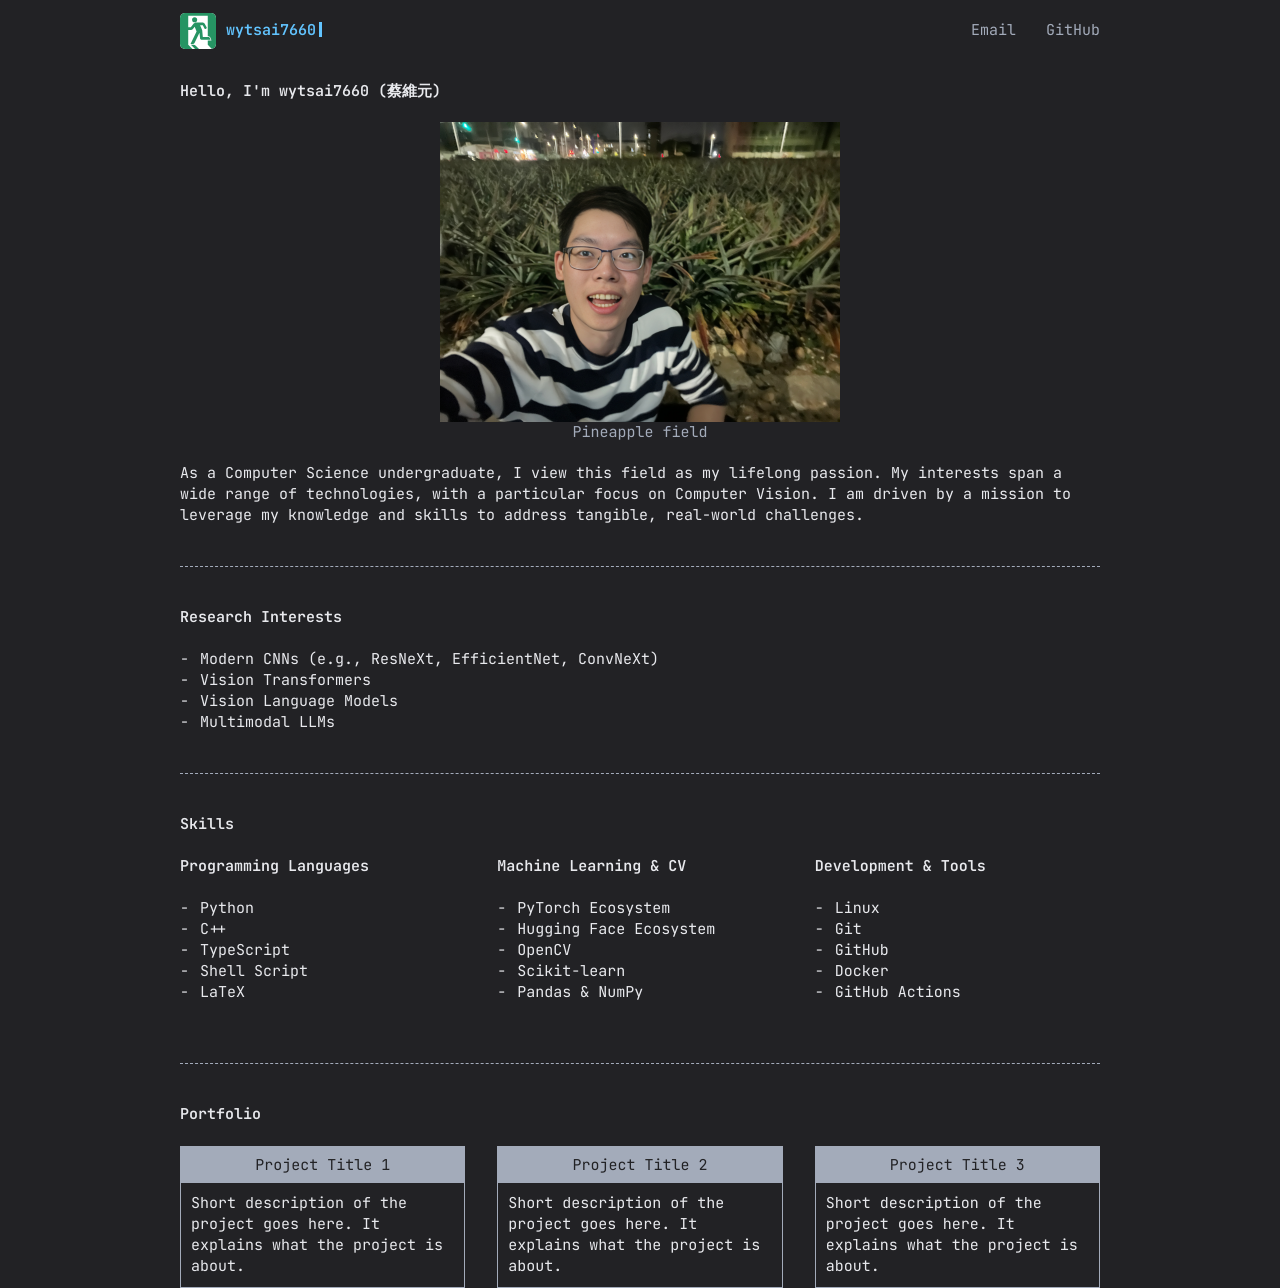
==== commit 3a4f2e3b: "Use JetBrains Mono for better consistency" ====
--- a/index.html
+++ b/index.html
@@ -6,6 +6,12 @@
     <meta name="description" content="Personal website of wytsai7660 (蔡維元)" />
     <meta name="author" content="wytsai7660" />
     <title>wytsai7660</title>
+    <link rel="preconnect" href="https://fonts.googleapis.com" />
+    <link rel="preconnect" href="https://fonts.gstatic.com" crossorigin />
+    <link
+      href="https://fonts.googleapis.com/css2?family=JetBrains+Mono:ital,wght@0,400..700;1,400..700&display=swap"
+      rel="stylesheet"
+    />
     <link rel="icon" type="image/svg+xml" href="/assets/wytsai7660.svg" />
     <link rel="stylesheet" href="/css/terminal.css" />
     <link rel="stylesheet" href="/css/style.css" />
--- a/css/style.css
+++ b/css/style.css
@@ -1,5 +1,7 @@
 /* Theme */
 :root {
+  --font-stack: "JetBrains Mono", sans-serif;
+  --mono-font-stack: "JetBrains Mono", monospace;
   --background-color: #222225;
   --page-width: 64em;
   --font-color: #e8e9ed;
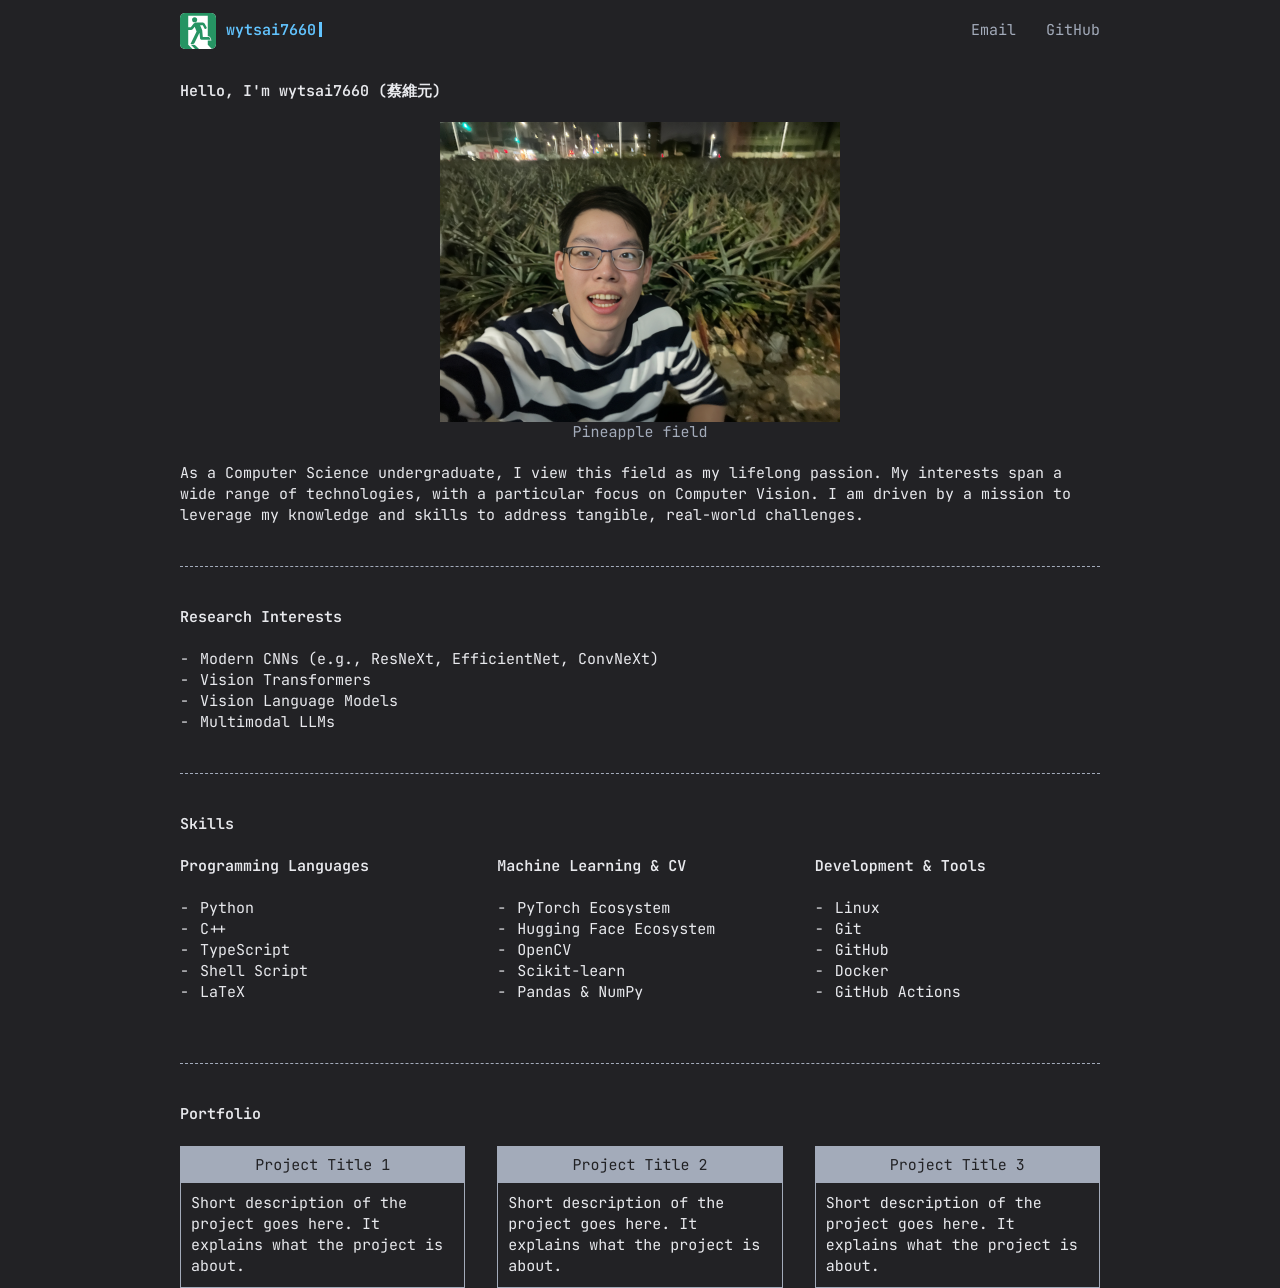
==== commit 0f8269d1: "Self-host fonts Thanks to [google-webfonts-helper](https://github.com/majodev/google-webfonts-helper" ====
--- a/index.html
+++ b/index.html
@@ -6,13 +6,10 @@
     <meta name="description" content="Personal website of wytsai7660 (蔡維元)" />
     <meta name="author" content="wytsai7660" />
     <title>wytsai7660</title>
-    <link rel="preconnect" href="https://fonts.googleapis.com" />
-    <link rel="preconnect" href="https://fonts.gstatic.com" crossorigin />
-    <link
-      href="https://fonts.googleapis.com/css2?family=JetBrains+Mono:ital,wght@0,400..700;1,400..700&display=swap"
-      rel="stylesheet"
-    />
     <link rel="icon" type="image/svg+xml" href="/assets/wytsai7660.svg" />
+    <link rel="preload" href="/fonts/jetbrains-mono-v24-latin-regular.woff2" as="font" type="font/woff2" crossorigin />
+    <link rel="preload" href="/fonts/jetbrains-mono-v24-latin-600.woff2" as="font" type="font/woff2" crossorigin />
+    <link rel="stylesheet" href="/css/fonts.css" />
     <link rel="stylesheet" href="/css/terminal.css" />
     <link rel="stylesheet" href="/css/style.css" />
   </head>
@@ -42,6 +39,7 @@
         <h1>Hello, I'm wytsai7660 (蔡維元)</h1>
 
         <figure class="terminal-media">
+          <!-- TODO: This photo is ass, replace it with a better one -->
           <img src="/assets/pineapple_field_small.png" alt="Life photo" class="hero" />
           <figcaption>Pineapple field</figcaption>
         </figure>
--- a/css/fonts.css
+++ b/css/fonts.css
@@ -0,0 +1,64 @@
+/* jetbrains-mono-regular - latin */
+@font-face {
+  font-display: swap; /* Check https://developer.mozilla.org/en-US/docs/Web/CSS/@font-face/font-display for other options. */
+  font-family: "JetBrains Mono";
+  font-style: normal;
+  font-weight: 400;
+  src: url("/fonts/jetbrains-mono-v24-latin-regular.woff2") format("woff2"); /* Chrome 36+, Opera 23+, Firefox 39+, Safari 12+, iOS 10+ */
+}
+/* jetbrains-mono-italic - latin */
+@font-face {
+  font-display: swap; /* Check https://developer.mozilla.org/en-US/docs/Web/CSS/@font-face/font-display for other options. */
+  font-family: "JetBrains Mono";
+  font-style: italic;
+  font-weight: 400;
+  src: url("/fonts/jetbrains-mono-v24-latin-italic.woff2") format("woff2"); /* Chrome 36+, Opera 23+, Firefox 39+, Safari 12+, iOS 10+ */
+}
+/* jetbrains-mono-500 - latin */
+@font-face {
+  font-display: swap; /* Check https://developer.mozilla.org/en-US/docs/Web/CSS/@font-face/font-display for other options. */
+  font-family: "JetBrains Mono";
+  font-style: normal;
+  font-weight: 500;
+  src: url("/fonts/jetbrains-mono-v24-latin-500.woff2") format("woff2"); /* Chrome 36+, Opera 23+, Firefox 39+, Safari 12+, iOS 10+ */
+}
+/* jetbrains-mono-500italic - latin */
+@font-face {
+  font-display: swap; /* Check https://developer.mozilla.org/en-US/docs/Web/CSS/@font-face/font-display for other options. */
+  font-family: "JetBrains Mono";
+  font-style: italic;
+  font-weight: 500;
+  src: url("/fonts/jetbrains-mono-v24-latin-500italic.woff2") format("woff2"); /* Chrome 36+, Opera 23+, Firefox 39+, Safari 12+, iOS 10+ */
+}
+/* jetbrains-mono-600 - latin */
+@font-face {
+  font-display: swap; /* Check https://developer.mozilla.org/en-US/docs/Web/CSS/@font-face/font-display for other options. */
+  font-family: "JetBrains Mono";
+  font-style: normal;
+  font-weight: 600;
+  src: url("/fonts/jetbrains-mono-v24-latin-600.woff2") format("woff2"); /* Chrome 36+, Opera 23+, Firefox 39+, Safari 12+, iOS 10+ */
+}
+/* jetbrains-mono-600italic - latin */
+@font-face {
+  font-display: swap; /* Check https://developer.mozilla.org/en-US/docs/Web/CSS/@font-face/font-display for other options. */
+  font-family: "JetBrains Mono";
+  font-style: italic;
+  font-weight: 600;
+  src: url("/fonts/jetbrains-mono-v24-latin-600italic.woff2") format("woff2"); /* Chrome 36+, Opera 23+, Firefox 39+, Safari 12+, iOS 10+ */
+}
+/* jetbrains-mono-700 - latin */
+@font-face {
+  font-display: swap; /* Check https://developer.mozilla.org/en-US/docs/Web/CSS/@font-face/font-display for other options. */
+  font-family: "JetBrains Mono";
+  font-style: normal;
+  font-weight: 700;
+  src: url("/fonts/jetbrains-mono-v24-latin-700.woff2") format("woff2"); /* Chrome 36+, Opera 23+, Firefox 39+, Safari 12+, iOS 10+ */
+}
+/* jetbrains-mono-700italic - latin */
+@font-face {
+  font-display: swap; /* Check https://developer.mozilla.org/en-US/docs/Web/CSS/@font-face/font-display for other options. */
+  font-family: "JetBrains Mono";
+  font-style: italic;
+  font-weight: 700;
+  src: url("/fonts/jetbrains-mono-v24-latin-700italic.woff2") format("woff2"); /* Chrome 36+, Opera 23+, Firefox 39+, Safari 12+, iOS 10+ */
+}
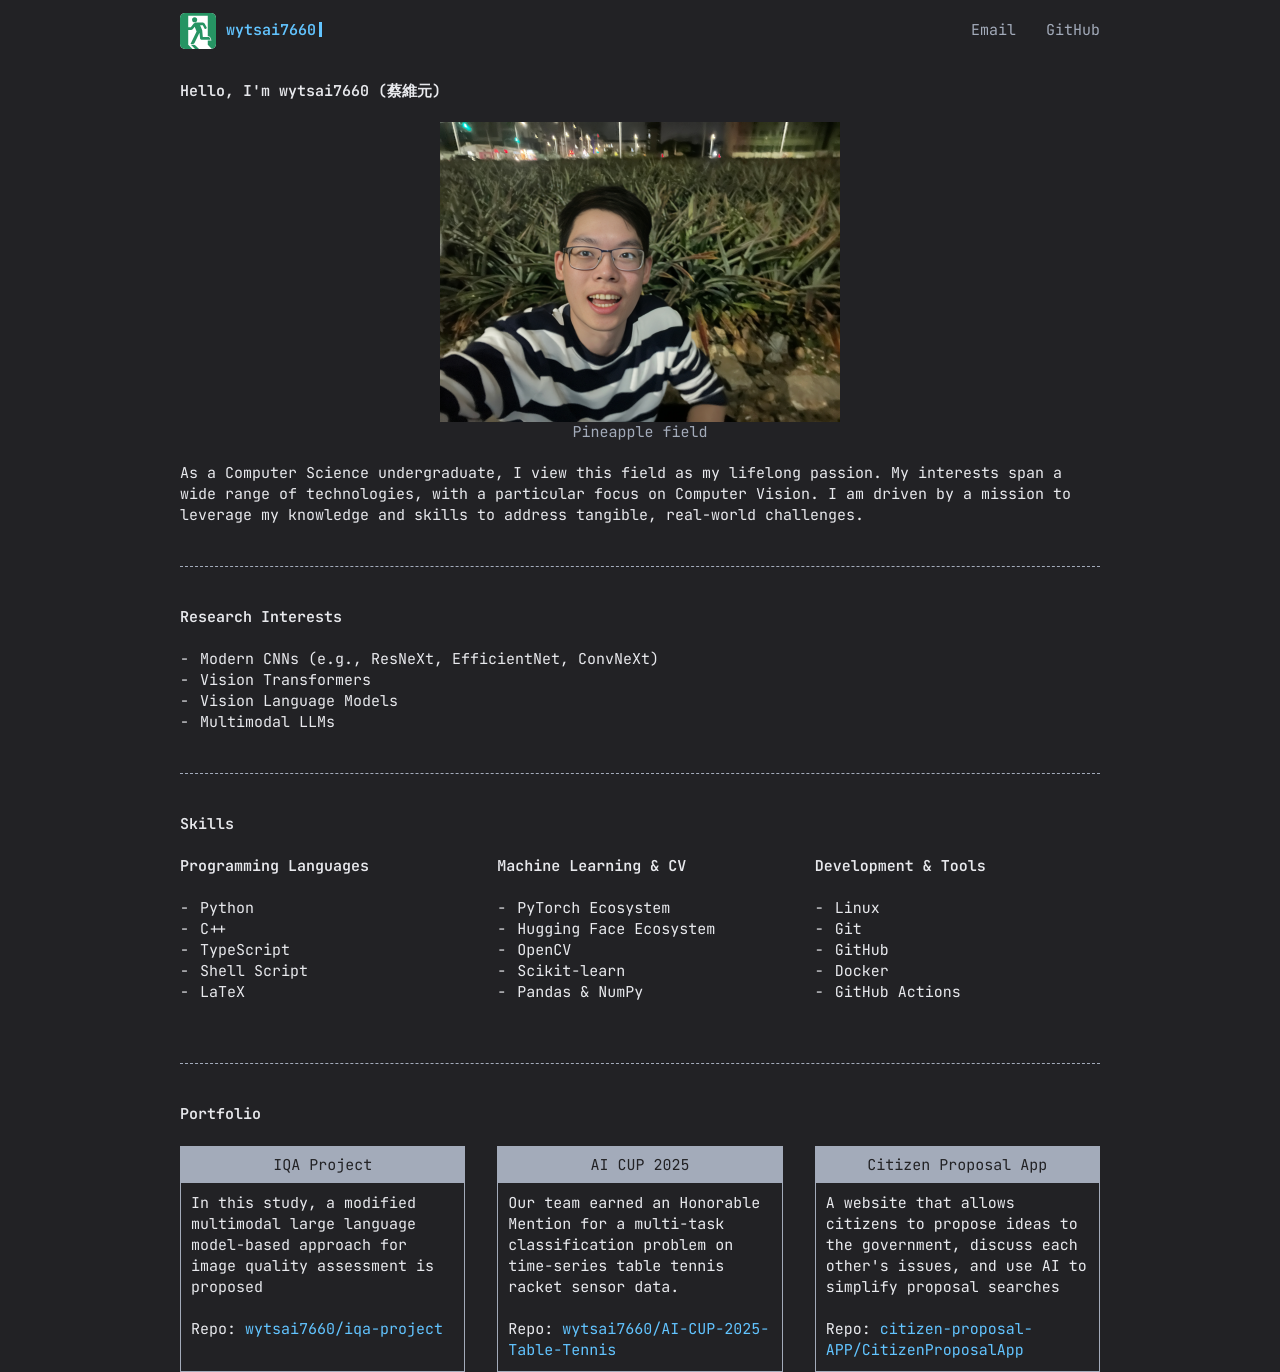
==== commit 045ceccf: "Update portfolio section" ====
--- a/index.html
+++ b/index.html
@@ -40,7 +40,7 @@
 
         <figure class="terminal-media">
           <!-- TODO: This photo is ass, replace it with a better one -->
-          <img src="/assets/pineapple_field_small.png" alt="Life photo" class="hero" />
+          <img src="/assets/pineapple_field_small.png" width="800" height="600" alt="Life photo" class="hero" />
           <figcaption>Pineapple field</figcaption>
         </figure>
 
@@ -109,16 +109,44 @@
         <h2>Portfolio</h2>
         <div class="grid">
           <div class="terminal-card">
-            <header>Project Title 1</header>
-            <div>Short description of the project goes here. It explains what the project is about.</div>
+            <header>IQA Project</header>
+            <div>
+              In this study, a modified multimodal large language model-based approach for image quality assessment is
+              proposed
+              <!-- We proposed a modified multimodal large language model based approach for image quality assessment. -->
+              <br /><br />
+              Repo:
+              <a href="https://github.com/wytsai7660/iqa-project" target="_blank" rel="noopener noreferrer"
+                >wytsai7660/iqa-project</a
+              >
+            </div>
           </div>
           <div class="terminal-card">
-            <header>Project Title 2</header>
-            <div>Short description of the project goes here. It explains what the project is about.</div>
+            <header>AI CUP 2025</header>
+            <div>
+              Our team earned an Honorable Mention for a multi-task classification problem on time-series table tennis
+              racket sensor data.
+              <br /><br />
+              Repo:
+              <a href="https://github.com/wytsai7660/AI-CUP-2025-Table-Tennis" target="_blank" rel="noopener noreferrer"
+                >wytsai7660/AI-CUP-2025-Table-Tennis</a
+              >
+            </div>
           </div>
           <div class="terminal-card">
-            <header>Project Title 3</header>
-            <div>Short description of the project goes here. It explains what the project is about.</div>
+            <header>Citizen Proposal App</header>
+            <div>
+              A website that allows citizens to propose ideas to the government, discuss each other's issues, and use AI
+              to simplify proposal searches
+              <br /><br />
+              Repo:
+              <a
+                href="https://github.com/citizen-proposal-APP/CitizenProposalApp"
+                target="_blank"
+                rel="noopener noreferrer"
+                >citizen-proposal-APP/CitizenProposalApp</a
+              >
+            </div>
           </div>
         </div>
       </section>
--- a/css/style.css
+++ b/css/style.css
@@ -22,6 +22,7 @@
 
 .hero {
   max-height: 300px;
+  object-fit: contain;
   margin: 0 auto;
   display: block;
 }
